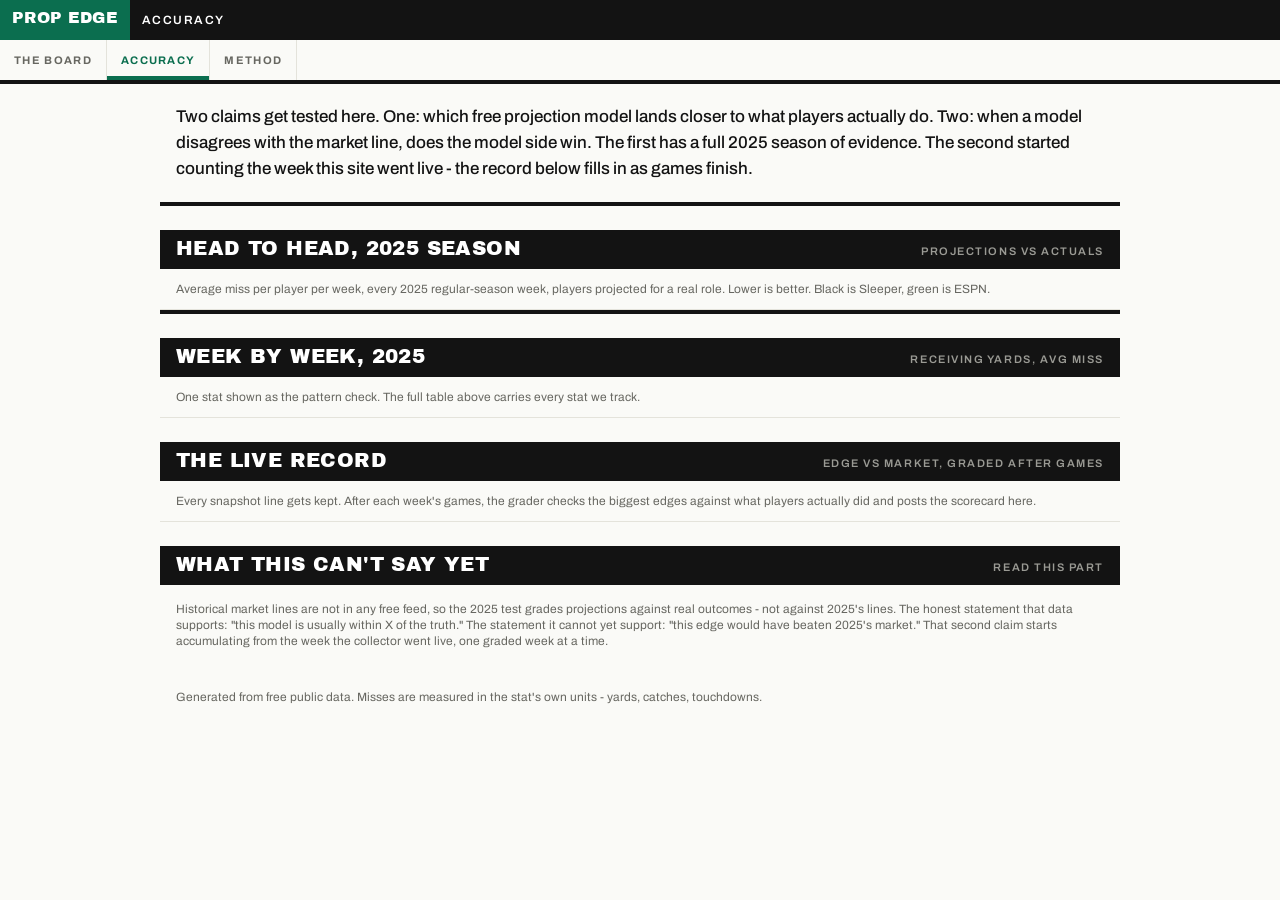
==== accuracy.html @ 6c805411 "Add accuracy.html for projection model analysis" ====
<!DOCTYPE html>
<html lang="en">
<head>
<meta charset="UTF-8" />
<meta name="viewport" content="width=device-width, initial-scale=1.0" />
<title>Prop Edge - Accuracy</title>
<meta name="description" content="How often the free projection models are right, and whether the edge actually edges." />
<link rel="preconnect" href="https://fonts.googleapis.com" />
<link rel="preconnect" href="https://fonts.gstatic.com" crossorigin />
<link href="https://fonts.googleapis.com/css2?family=Archivo+Black&family=Archivo:wght@400;500;600;700&display=swap" rel="stylesheet" />
<link rel="stylesheet" href="ui.css" />
</head>
<body>
<div class="bug"><span class="b1"><a href="index.html">PROP EDGE</a></span><span class="b2">ACCURACY</span><span class="b3" id="bug-upd"></span></div>
<nav class="pagenav">
<a href="index.html">THE BOARD</a>
<a href="accuracy.html" class="on">ACCURACY</a>
<a href="method.html">METHOD</a>
</nav>
<main>
<p class="lede">Two claims get tested here. One: which free projection model lands closer to what players actually do. Two: when a model disagrees with the market line, does the model side win. The first has a full 2025 season of evidence. The second started counting the week this site went live - the record below fills in as games finish.</p>

<div class="strip-head"><h2>HEAD TO HEAD, 2025 SEASON</h2><span>PROJECTIONS VS ACTUALS</span></div>
<p class="sec-note">Average miss per player per week, every 2025 regular-season week, players projected for a real role. Lower is better. Black is Sleeper, green is ESPN.</p>
<div id="cmp"></div>
<div id="verdict" class="vs-grid"></div>

<div class="strip-head"><h2>WEEK BY WEEK, 2025</h2><span>RECEIVING YARDS, AVG MISS</span></div>
<div id="weeks"></div>
<p class="sec-note">One stat shown as the pattern check. The full table above carries every stat we track.</p>

<div class="strip-head"><h2>THE LIVE RECORD</h2><span>EDGE VS MARKET, GRADED AFTER GAMES</span></div>
<p class="sec-note" id="live-note">Every snapshot line gets kept. After each week's games, the grader checks the biggest edges against what players actually did and posts the scorecard here.</p>
<div id="live"></div>

<div class="strip-head"><h2>WHAT THIS CAN'T SAY YET</h2><span>READ THIS PART</span></div>
<p class="note" id="limits">Historical market lines are not in any free feed, so the 2025 test grades projections against real outcomes - not against 2025's lines. The honest statement that data supports: "this model is usually within X of the truth." The statement it cannot yet support: "this edge would have beaten 2025's market." That second claim starts accumulating from the week the collector went live, one graded week at a time.</p>
<section class="colophon"><p>Generated from free public data. Misses are measured in the stat's own units - yards, catches, touchdowns.</p></section>
</main>
<script>
const SB_URL="__SUPABASE_URL__", SB_KEY="__SUPABASE_ANON_KEY__";
const STAT_LABEL={pass_yds:"Passing yards",pass_tds:"Passing TDs",pass_att:"Pass attempts",pass_comp:"Completions",pass_int:"Interceptions",rush_yds:"Rushing yards",rush_tds:"Rushing TDs",rush_att:"Rush attempts",rec_yds:"Receiving yards",rec:"Receptions",rec_tds:"Receiving TDs",rec_tgt:"Targets"};
const ORDER=["pass_yds","pass_tds","pass_att","pass_comp","pass_int","rush_yds","rush_att","rush_tds","rec_yds","rec","rec_tgt","rec_tds"];
const esc=s=>String(s??"").replace(/[&<>"]/g,c=>({"&":"&amp;","<":"&lt;",">":"&gt;",'"':"&quot;"}[c]));
const fmt=(n,d=1)=>n==null?"—":Number(n).toLocaleString("en-US",{maximumFractionDigits:d});
async function load(){
  let bt=null, live=[];
  try{
    const h={apikey:SB_KEY,Authorization:"Bearer "+SB_KEY};
    bt=await fetch(`${SB_URL}/rest/v1/backtest?select=payload&id=eq.latest`,{headers:h}).then(r=>r.json()).then(x=>x&&x[0]&&x[0].payload);
    live=await fetch(`${SB_URL}/rest/v1/live_grades?select=*&order=week.desc&limit=200`,{headers:h}).then(r=>r.ok?r.json():[]);
  }catch(e){}
  if(!bt){document.getElementById("cmp").innerHTML='<p class="sec-note">Backtest file not published yet.</p>';return}
  const s25=bt.seasons["2025_sleeper"]?.by_stat||{}, e25=bt.seasons["2025_espn"]?.by_stat||{};
  const stats=ORDER.filter(s=>s25[s]&&e25[s]);
  const maxMae=Math.max(...stats.map(s=>Math.max(s25[s].mae,e25[s].mae)));
  let slWins=0, esWins=0;
  document.getElementById("cmp").innerHTML='<div class="cmp head"><span>STAT</span><span>SLEEPER (black)</span><span>ESPN (green)</span><span style="text-align:right">CLOSER</span></div>'+stats.map(s=>{
    const a=s25[s], b=e25[s], win=a.mae<=b.mae?"SLEEPER":"ESPN";
    win==="SLEEPER"?slWins++:esWins++;
    return `<div class="cmp"><span class="st">${esc(STAT_LABEL[s])}</span>
      <span class="bars"><i class="a" style="width:${a.mae/maxMae*100}%"></i></span>
      <span class="bars"><i class="b" style="width:${b.mae/maxMae*100}%"></i></span>
      <span class="win">${win}</span></div>
      <div class="cmp" style="padding-top:0;border-bottom:1px solid var(--faint)"><span></span><span style="font-size:11px;color:var(--muted)">misses by ${fmt(a.mae)} on ${fmt(a.n,0)} checks</span><span style="font-size:11px;color:var(--muted)">misses by ${fmt(b.mae)} on ${fmt(b.n,0)} checks</span><span></span></div>`;
  }).join("");
  document.getElementById("verdict").innerHTML=
    `<div class="vs-cell"><span class="n">${slWins}</span><span class="l">stats where Sleeper lands closer</span></div>
     <div class="vs-cell"><span class="n green">${esWins}</span><span class="l">stats where ESPN lands closer</span></div>`;
  const wkS=bt.seasons["2025_sleeper"]?.by_week_mae||{};
  const wkE=bt.seasons["2025_espn"]?.by_week_mae||{};
  const weeks=Object.keys(wkS).filter(w=>wkS[w].rec_yds&&wkE[w]?.rec_yds);
  const mx=Math.max(...weeks.map(w=>Math.max(wkS[w].rec_yds,wkE[w].rec_yds)));
  document.getElementById("weeks").innerHTML='<div style="padding:8px 0">'+weeks.map(w=>
    `<div class="wkrow"><span>W${w}</span><span><i style="width:${wkE[w].rec_yds/mx*100}%"></i><i style="width:${wkS[w].rec_yds/mx*100}%;background:var(--ink)"></i></span><span class="va">${fmt(wkE[w].rec_yds)} / ${fmt(wkS[w].rec_yds)}</span></div>`
  ).join("")+'</div><p class="sec-note">Each row: green is ESPN's average miss that week, black is Sleeper's (ESPN / Sleeper at right). Receiving yards.</p>';
  const lv=document.getElementById("live");
  if(live&&live.length){
    const hits=live.filter(g=>g.hit).length;
    lv.innerHTML=`<div class="vs-grid"><div class="vs-cell"><span class="n green">${hits}</span><span class="l">edges that hit</span></div><div class="vs-cell"><span class="n">${live.length-hits}</span><span class="l">edges that missed</span></div></div>`
      +live.slice(0,60).map(g=>`<div class="rec"><span class="d">W${g.week}</span><span class="pk"><b>${esc(g.player)}</b> ${esc(g.stat)} · ${g.side} ${fmt(g.line)} <span style="color:var(--muted)">(${esc(g.proj_source)} ${fmt(g.proj_value)}, actual ${fmt(g.actual)})</span></span><span class="res ${g.hit?"hit":"miss"}">${g.hit?"HIT":"MISS"}</span></div>`).join("");
  }else{
    lv.innerHTML='<p class="sec-note">No graded weeks yet. The collector started Week 2, 2026 - the first scorecard posts after those games finish.</p>';
  }
  const u=bt.generated?new Date(bt.generated):null;
  document.getElementById("bug-upd").textContent=u?("BT "+u.toLocaleDateString("en-US",{month:"short",day:"numeric"}).toUpperCase()):"";
}
load();
</script>
</body>
</html>
---- ui.css ----
/* PROP EDGE - shared chrome. DNA: The Model's market-edge pages, accent traded to money green. */
:root{
  --paper:#FAFAF7; --ink:#131313; --muted:#676761; --faint:#E4E3DB;
  --green:#0B6E4F; --red:#B3261E;
}
*{margin:0;padding:0;box-sizing:border-box;border-radius:0!important}
body{background:var(--paper);color:var(--ink);font-family:"Archivo",sans-serif;font-size:15px;line-height:20px;font-variant-numeric:tabular-nums;-webkit-text-size-adjust:100%}
.disp{font-family:"Archivo Black",sans-serif;font-weight:400}
.bug{position:sticky;top:0;z-index:9;background:var(--ink);color:#fff;display:flex;align-items:stretch;font-size:12px}
.bug .b1{background:var(--green);padding:8px 12px;font-family:"Archivo Black";font-size:16px;letter-spacing:.02em}
.bug .b1 a{color:#fff;text-decoration:none}
.bug .b2{padding:10px 12px;font-weight:600;letter-spacing:.12em}
.bug .b3{margin-left:auto;padding:10px 12px;color:#9a9a94;font-weight:500}
.pagenav{position:sticky;top:36px;z-index:8;background:var(--paper);display:flex;overflow-x:auto;border-bottom:4px solid var(--ink);-webkit-overflow-scrolling:touch}
.pagenav a{flex:0 0 auto;padding:10px 14px;font-size:11px;font-weight:700;letter-spacing:.12em;color:var(--muted);text-decoration:none;border-right:1px solid var(--faint)}
.pagenav a.on{color:var(--green);box-shadow:inset 0 -4px 0 var(--green)}
.strip-head{background:var(--ink);color:#fff;padding:8px 16px;display:flex;justify-content:space-between;align-items:baseline;margin-top:24px}
.strip-head h2{font-family:"Archivo Black";font-size:20px;letter-spacing:.02em;font-weight:400}
.strip-head span{font-size:11px;letter-spacing:.14em;color:#9a9a94;font-weight:600}
.lede{padding:20px 16px;font-size:17px;line-height:26px;font-weight:500;border-bottom:4px solid var(--ink)}
.lede b{color:var(--green)}
.sec-note{padding:12px 16px;font-size:12px;line-height:16px;color:var(--muted);border-bottom:1px solid var(--faint)}
.note{padding:16px;font-size:12px;color:var(--muted);line-height:16px}
.colophon{padding:24px 16px 48px;font-size:12px;line-height:16px;color:var(--muted)}
.colophon p{max-width:640px;margin-bottom:8px}
/* filter bar */
.filters{position:sticky;top:77px;z-index:7;background:var(--paper);border-bottom:1px solid var(--ink);padding:8px 12px;display:flex;gap:6px;flex-wrap:wrap;align-items:center}
.filters .fbtn{font:inherit;font-size:11px;font-weight:700;letter-spacing:.08em;padding:7px 10px;border:1px solid var(--ink);background:var(--paper);color:var(--ink);cursor:pointer}
.filters .fbtn.on{background:var(--ink);color:#fff}
.filters .fbtn.over.on{background:var(--green);border-color:var(--green)}
.filters .fbtn.under.on{background:var(--red);border-color:var(--red)}
.filters select{font:inherit;font-size:11px;font-weight:700;letter-spacing:.06em;padding:7px 6px;border:1px solid var(--ink);background:var(--paper);color:var(--ink);max-width:34vw}
.filters .count{margin-left:auto;font-size:11px;font-weight:700;letter-spacing:.1em;color:var(--muted)}
/* board rows */
.prop{border-bottom:1px solid var(--faint)}
.prop:nth-child(even){background:#F3F2EC}
.prow{display:block;width:100%;background:none;border:none;font:inherit;color:inherit;cursor:pointer;text-align:left;padding:10px 12px 12px}
.phead{display:flex;align-items:baseline;gap:8px}
.phead .nm{font-weight:700;font-size:15px}
.phead .tm{font-size:11px;font-weight:700;letter-spacing:.08em;color:var(--muted)}
.phead .src{margin-left:auto;font-size:10px;font-weight:700;letter-spacing:.12em;color:var(--muted);border:1px solid var(--faint);padding:2px 6px}
.pstat{font-size:12px;color:var(--muted);padding:2px 0 8px}
.pstat b{color:var(--ink)}
.pmid{display:grid;grid-template-columns:1fr 1fr;gap:4px 12px;font-size:12px}
.pmid .cell small{display:block;font-size:10px;font-weight:700;letter-spacing:.1em;color:var(--muted)}
.pmid .cell b{font-size:15px}
.pmid .cell.green b{color:var(--green)}
.edgebar{position:relative;height:22px;margin-top:8px;background:var(--faint)}
.edgebar .ln{position:absolute;top:0;bottom:0;left:50%;width:2px;background:var(--ink)}
.edgebar .fill{position:absolute;top:4px;bottom:4px}
.edgebar .fill.over{background:var(--green)}
.edgebar .fill.under{background:var(--red)}
.edgebar .pin{position:absolute;top:2px;bottom:2px;width:2px}
.edgebar .pin.sl{background:var(--ink)}
.edgebar .pin.es{background:#fff;box-shadow:0 0 0 1px var(--ink)}
.edgenum{position:absolute;top:2px;font-size:11px;font-weight:800;letter-spacing:.04em}
.pdet{display:none;padding:0 12px 12px;font-size:13px;line-height:20px}
.prop.open .pdet{display:block}
.pdet p{padding:6px 0;border-top:1px solid var(--faint)}
.pdet b{font-weight:700}
.pdet .say b.green{color:var(--green)}
.pdet .say b.red{color:var(--red)}
/* accuracy */
.vs-grid{display:grid;grid-template-columns:1fr 1fr;border-top:4px solid var(--ink)}
.vs-cell{padding:16px;border-bottom:1px solid var(--faint);text-align:center}
.vs-cell:first-child{border-right:1px solid var(--faint)}
.vs-cell .n{font-family:"Archivo Black";font-size:32px;line-height:36px;display:block}
.vs-cell .n.green{color:var(--green)}
.vs-cell .l{font-size:10px;font-weight:600;letter-spacing:.1em;color:var(--muted);text-transform:uppercase}
.cmp{display:grid;grid-template-columns:110px 1fr 1fr 74px;gap:8px;align-items:center;padding:8px 16px;border-bottom:1px solid var(--faint);font-size:12px}
.cmp .st{font-weight:700}
.cmp .bars i{display:block;height:8px;margin:2px 0}
.cmp .bars .a{background:var(--ink)}
.cmp .bars .b{background:var(--green)}
.cmp .win{text-align:right;font-weight:800;font-size:11px;letter-spacing:.06em}
.cmp.head{font-size:10px;font-weight:700;letter-spacing:.1em;color:var(--muted);border-bottom:1px solid var(--ink)}
.wkrow{display:grid;grid-template-columns:44px 1fr 60px;gap:8px;align-items:center;padding:3px 16px;font-size:11px;font-weight:600;color:var(--muted)}
.wkrow i{display:block;height:8px;background:var(--green)}
.wkrow .va{text-align:right;font-variant-numeric:tabular-nums}
.rec{display:grid;grid-template-columns:64px 1fr auto;gap:8px;padding:10px 16px;border-bottom:1px solid var(--faint);font-size:13px;align-items:baseline}
.rec .d{font-size:11px;font-weight:700;letter-spacing:.08em;color:var(--muted)}
.rec .res{font-family:"Archivo Black";font-size:14px;text-align:right}
.rec .res.hit{color:var(--green)}
.rec .res.miss{color:var(--muted);text-decoration:line-through}
@media(min-width:760px){
  main{max-width:960px;margin:0 auto}
  .pmid{grid-template-columns:repeat(4,1fr)}
}
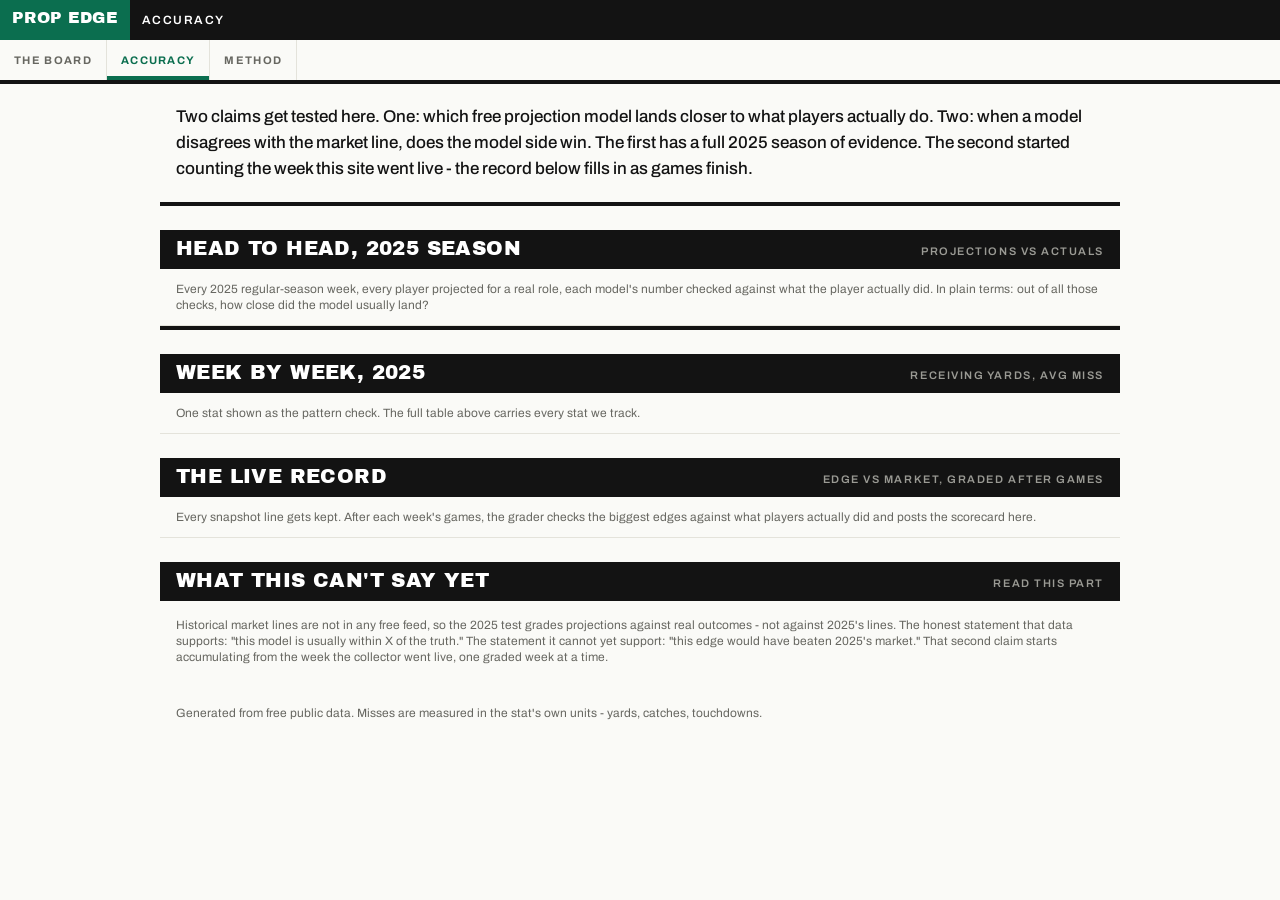
==== commit 41570e6b: "Revise accuracy.html for better clarity and structure Updated the content and structure of the accur" ====
--- a/accuracy.html
+++ b/accuracy.html
@@ -21,9 +21,9 @@
 <p class="lede">Two claims get tested here. One: which free projection model lands closer to what players actually do. Two: when a model disagrees with the market line, does the model side win. The first has a full 2025 season of evidence. The second started counting the week this site went live - the record below fills in as games finish.</p>
 
 <div class="strip-head"><h2>HEAD TO HEAD, 2025 SEASON</h2><span>PROJECTIONS VS ACTUALS</span></div>
-<p class="sec-note">Average miss per player per week, every 2025 regular-season week, players projected for a real role. Lower is better. Black is Sleeper, green is ESPN.</p>
+<p class="sec-note">Every 2025 regular-season week, every player projected for a real role, each model's number checked against what the player actually did. In plain terms: out of all those checks, how close did the model usually land?</p>
+<div id="verdict" class="vs-grid"></div>
 <div id="cmp"></div>
-<div id="verdict" class="vs-grid"></div>
 
 <div class="strip-head"><h2>WEEK BY WEEK, 2025</h2><span>RECEIVING YARDS, AVG MISS</span></div>
 <div id="weeks"></div>
@@ -38,7 +38,7 @@
 <section class="colophon"><p>Generated from free public data. Misses are measured in the stat's own units - yards, catches, touchdowns.</p></section>
 </main>
 <script>
-const SB_URL="__SUPABASE_URL__", SB_KEY="__SUPABASE_ANON_KEY__";
+const SB_URL="https://aahqagqztanltejsqjom.supabase.co", SB_KEY="eyJhbGciOiJIUzI1NiIsInR5cCI6IkpXVCJ9.eyJpc3MiOiJzdXBhYmFzZSIsInJlZiI6ImFhaHFhZ3F6dGFubHRlanNxam9tIiwicm9sZSI6ImFub24iLCJpYXQiOjE3ODg4OTU3MjIsImV4cCI6MjEwNDQ3MTcyMn0.GWQZZ0Sp45Q6mW8Fz3DYF2Gj-LEURBMa7HoWvBgXmaE";
 const STAT_LABEL={pass_yds:"Passing yards",pass_tds:"Passing TDs",pass_att:"Pass attempts",pass_comp:"Completions",pass_int:"Interceptions",rush_yds:"Rushing yards",rush_tds:"Rushing TDs",rush_att:"Rush attempts",rec_yds:"Receiving yards",rec:"Receptions",rec_tds:"Receiving TDs",rec_tgt:"Targets"};
 const ORDER=["pass_yds","pass_tds","pass_att","pass_comp","pass_int","rush_yds","rush_att","rush_tds","rec_yds","rec","rec_tgt","rec_tds"];
 const esc=s=>String(s??"").replace(/[&<>"]/g,c=>({"&":"&amp;","<":"&lt;",">":"&gt;",'"':"&quot;"}[c]));
@@ -51,22 +51,30 @@
     live=await fetch(`${SB_URL}/rest/v1/live_grades?select=*&order=week.desc&limit=200`,{headers:h}).then(r=>r.ok?r.json():[]);
   }catch(e){}
   if(!bt){document.getElementById("cmp").innerHTML='<p class="sec-note">Backtest file not published yet.</p>';return}
-  const s25=bt.seasons["2025_sleeper"]?.by_stat||{}, e25=bt.seasons["2025_espn"]?.by_stat||{};
-  const stats=ORDER.filter(s=>s25[s]&&e25[s]);
-  const maxMae=Math.max(...stats.map(s=>Math.max(s25[s].mae,e25[s].mae)));
-  let slWins=0, esWins=0;
-  document.getElementById("cmp").innerHTML='<div class="cmp head"><span>STAT</span><span>SLEEPER (black)</span><span>ESPN (green)</span><span style="text-align:right">CLOSER</span></div>'+stats.map(s=>{
-    const a=s25[s], b=e25[s], win=a.mae<=b.mae?"SLEEPER":"ESPN";
-    win==="SLEEPER"?slWins++:esWins++;
-    return `<div class="cmp"><span class="st">${esc(STAT_LABEL[s])}</span>
-      <span class="bars"><i class="a" style="width:${a.mae/maxMae*100}%"></i></span>
-      <span class="bars"><i class="b" style="width:${b.mae/maxMae*100}%"></i></span>
-      <span class="win">${win}</span></div>
-      <div class="cmp" style="padding-top:0;border-bottom:1px solid var(--faint)"><span></span><span style="font-size:11px;color:var(--muted)">misses by ${fmt(a.mae)} on ${fmt(a.n,0)} checks</span><span style="font-size:11px;color:var(--muted)">misses by ${fmt(b.mae)} on ${fmt(b.n,0)} checks</span><span></span></div>`;
+  const ERRS=bt.errors||{};
+  const UNIT={pass_yds:"yards",pass_tds:"touchdowns",pass_att:"attempts",pass_comp:"completions",pass_int:"interceptions",rush_yds:"yards",rush_tds:"touchdowns",rush_att:"carries",rec_yds:"yards",rec:"receptions",rec_tds:"touchdowns",rec_tgt:"targets",rush_rec_yds:"yards",pass_rush_yds:"yards",any_td:"touchdowns"};
+  const LABEL2=Object.assign({},STAT_LABEL,{rush_rec_yds:"Rush + receiving yards",pass_rush_yds:"Pass + rush yards",any_td:"Touchdowns scored"});
+  const stats=ORDER.concat(["rush_rec_yds","pass_rush_yds","any_td"]).filter(s=>(ERRS.sleeper||{})[s]&&(ERRS.espn||{})[s]);
+  const q=(a,p)=>a[Math.min(a.length-1,Math.round(p/100*(a.length-1)))];
+  const nice=(v,u)=>u==="yards"&&v>=19.5?Math.round(v):Math.round(v*10)/10;
+  const rowsFor=(key,name)=>stats.map(s=>({s,name,d:(ERRS[key]||{})[s]})).filter(x=>x.d);
+  const wins={Sleeper:0,ESPN:0,"Average":0};
+  const html=stats.map(s=>{
+    const cells=[["sleeper","SLEEPER"],["espn","ESPN"],["avg","THE AVERAGE"]].map(([k,nm])=>{
+      const d=(ERRS[k]||{})[s]; if(!d)return null;
+      return {nm, med:q(d.ae_q,50), p90:q(d.ae_q,90), n:d.n};
+    }).filter(Boolean);
+    const best=cells.reduce((a,b)=>a.med<=b.med?a:b);
+    wins[best.nm==="SLEEPER"?"Sleeper":best.nm==="ESPN"?"ESPN":"Average"]++;
+    return `<div class="accrow"><div class="st">${esc(LABEL2[s]||s)}</div>`+cells.map(c=>
+      `<div class="line"><span class="who">${c.nm}</span><span>out of <b>${c.n.toLocaleString("en-US")}</b> checks, landed within <b>${nice(c.med,UNIT[s])} ${UNIT[s]}</b> of the truth half the time, within <b>${nice(c.p90,UNIT[s])} ${UNIT[s]}</b> nine times out of ten</span>${c===best?'<span class="closer">CLOSEST</span>':''}</div>`
+    ).join("")+`</div>`;
   }).join("");
+  document.getElementById("cmp").innerHTML=html;
   document.getElementById("verdict").innerHTML=
-    `<div class="vs-cell"><span class="n">${slWins}</span><span class="l">stats where Sleeper lands closer</span></div>
-     <div class="vs-cell"><span class="n green">${esWins}</span><span class="l">stats where ESPN lands closer</span></div>`;
+    `<div class="vs-cell"><span class="n">${wins.Sleeper}</span><span class="l">stats where Sleeper lands closest</span></div>
+     <div class="vs-cell"><span class="n green">${wins.ESPN}</span><span class="l">stats where ESPN lands closest</span></div>`
+    +`<p class="sec-note">The average of the two models - what the board shows by default - is closest on ${wins.Average} of ${stats.length} stats.</p>`;
   const wkS=bt.seasons["2025_sleeper"]?.by_week_mae||{};
   const wkE=bt.seasons["2025_espn"]?.by_week_mae||{};
   const weeks=Object.keys(wkS).filter(w=>wkS[w].rec_yds&&wkE[w]?.rec_yds);
@@ -80,7 +88,7 @@
     lv.innerHTML=`<div class="vs-grid"><div class="vs-cell"><span class="n green">${hits}</span><span class="l">edges that hit</span></div><div class="vs-cell"><span class="n">${live.length-hits}</span><span class="l">edges that missed</span></div></div>`
       +live.slice(0,60).map(g=>`<div class="rec"><span class="d">W${g.week}</span><span class="pk"><b>${esc(g.player)}</b> ${esc(g.stat)} · ${g.side} ${fmt(g.line)} <span style="color:var(--muted)">(${esc(g.proj_source)} ${fmt(g.proj_value)}, actual ${fmt(g.actual)})</span></span><span class="res ${g.hit?"hit":"miss"}">${g.hit?"HIT":"MISS"}</span></div>`).join("");
   }else{
-    lv.innerHTML='<p class="sec-note">No graded weeks yet. The collector started Week 2, 2026 - the first scorecard posts after those games finish.</p>';
+    lv.innerHTML='<p class="sec-note">No graded weeks yet. The collector started Week 1, 2026 - the first scorecard posts after those games finish.</p>';
   }
   const u=bt.generated?new Date(bt.generated):null;
   document.getElementById("bug-upd").textContent=u?("BT "+u.toLocaleDateString("en-US",{month:"short",day:"numeric"}).toUpperCase()):"";
--- a/ui.css
+++ b/ui.css
@@ -29,7 +29,7 @@
 .filters .fbtn.on{background:var(--ink);color:#fff}
 .filters .fbtn.over.on{background:var(--green);border-color:var(--green)}
 .filters .fbtn.under.on{background:var(--red);border-color:var(--red)}
-.filters select{font:inherit;font-size:11px;font-weight:700;letter-spacing:.06em;padding:7px 6px;border:1px solid var(--ink);background:var(--paper);color:var(--ink);max-width:34vw}
+.filters select{font:inherit;font-size:11px;font-weight:700;letter-spacing:.06em;padding:7px 6px;border:1px solid var(--ink);background:var(--paper);color:var(--ink);max-width:40vw}
 .filters .count{margin-left:auto;font-size:11px;font-weight:700;letter-spacing:.1em;color:var(--muted)}
 /* board rows */
 .prop{border-bottom:1px solid var(--faint)}
@@ -40,20 +40,28 @@
 .phead .tm{font-size:11px;font-weight:700;letter-spacing:.08em;color:var(--muted)}
 .phead .src{margin-left:auto;font-size:10px;font-weight:700;letter-spacing:.12em;color:var(--muted);border:1px solid var(--faint);padding:2px 6px}
 .pstat{font-size:12px;color:var(--muted);padding:2px 0 8px}
+.adv{display:inline-block;font-size:9px;font-weight:800;letter-spacing:.1em;padding:2px 5px;border:1px solid;vertical-align:1px;margin-left:4px}
+.adv.you{color:var(--green);border-color:var(--green)}
+.adv.vegas{color:var(--red);border-color:var(--red)}
+.pgrid{display:grid;grid-template-columns:repeat(4,1fr);margin-top:6px;border-top:1px solid var(--faint);border-bottom:1px solid var(--faint)}
+.pgrid>span{padding:8px 4px 9px;border-right:1px solid var(--faint);text-align:center}
+.pgrid>span:last-child{border-right:0}
+.pgrid small{display:block;font-size:9px;font-weight:700;letter-spacing:.08em;color:var(--muted)}
+.pgrid b{display:block;margin-top:3px;font-size:16px;font-weight:700;color:var(--ink)}
+.pgrid .g-you b{color:var(--green)}
+.pgrid .g-vegas b{color:var(--red)}
+.psay{display:block;padding-top:10px;font-size:13px;line-height:19px;color:var(--ink)}
+.psay b{font-weight:700}
 .pstat b{color:var(--ink)}
 .pmid{display:grid;grid-template-columns:1fr 1fr;gap:4px 12px;font-size:12px}
 .pmid .cell small{display:block;font-size:10px;font-weight:700;letter-spacing:.1em;color:var(--muted)}
 .pmid .cell b{font-size:15px}
 .pmid .cell.green b{color:var(--green)}
-.edgebar{position:relative;height:22px;margin-top:8px;background:var(--faint)}
+.edgebar{display:block;position:relative;height:22px;margin-top:8px;background:var(--faint)}
 .edgebar .ln{position:absolute;top:0;bottom:0;left:50%;width:2px;background:var(--ink)}
 .edgebar .fill{position:absolute;top:4px;bottom:4px}
 .edgebar .fill.over{background:var(--green)}
 .edgebar .fill.under{background:var(--red)}
-.edgebar .pin{position:absolute;top:2px;bottom:2px;width:2px}
-.edgebar .pin.sl{background:var(--ink)}
-.edgebar .pin.es{background:#fff;box-shadow:0 0 0 1px var(--ink)}
-.edgenum{position:absolute;top:2px;font-size:11px;font-weight:800;letter-spacing:.04em}
 .pdet{display:none;padding:0 12px 12px;font-size:13px;line-height:20px}
 .prop.open .pdet{display:block}
 .pdet p{padding:6px 0;border-top:1px solid var(--faint)}
@@ -61,6 +69,12 @@
 .pdet .say b.green{color:var(--green)}
 .pdet .say b.red{color:var(--red)}
 /* accuracy */
+.accrow{border-bottom:1px solid var(--faint);padding:12px 16px}
+.accrow .st{font-weight:700;font-size:13px;letter-spacing:.04em;padding-bottom:4px}
+.accrow .line{display:flex;gap:8px;align-items:baseline;padding:3px 0;font-size:13px;line-height:18px;color:var(--muted)}
+.accrow .line b{color:var(--ink);font-weight:700}
+.accrow .who{flex:0 0 86px;font-size:10px;font-weight:800;letter-spacing:.08em;color:var(--ink)}
+.accrow .closer{flex:0 0 auto;font-size:9px;font-weight:800;letter-spacing:.1em;color:var(--green);border:1px solid var(--green);padding:2px 5px}
 .vs-grid{display:grid;grid-template-columns:1fr 1fr;border-top:4px solid var(--ink)}
 .vs-cell{padding:16px;border-bottom:1px solid var(--faint);text-align:center}
 .vs-cell:first-child{border-right:1px solid var(--faint)}
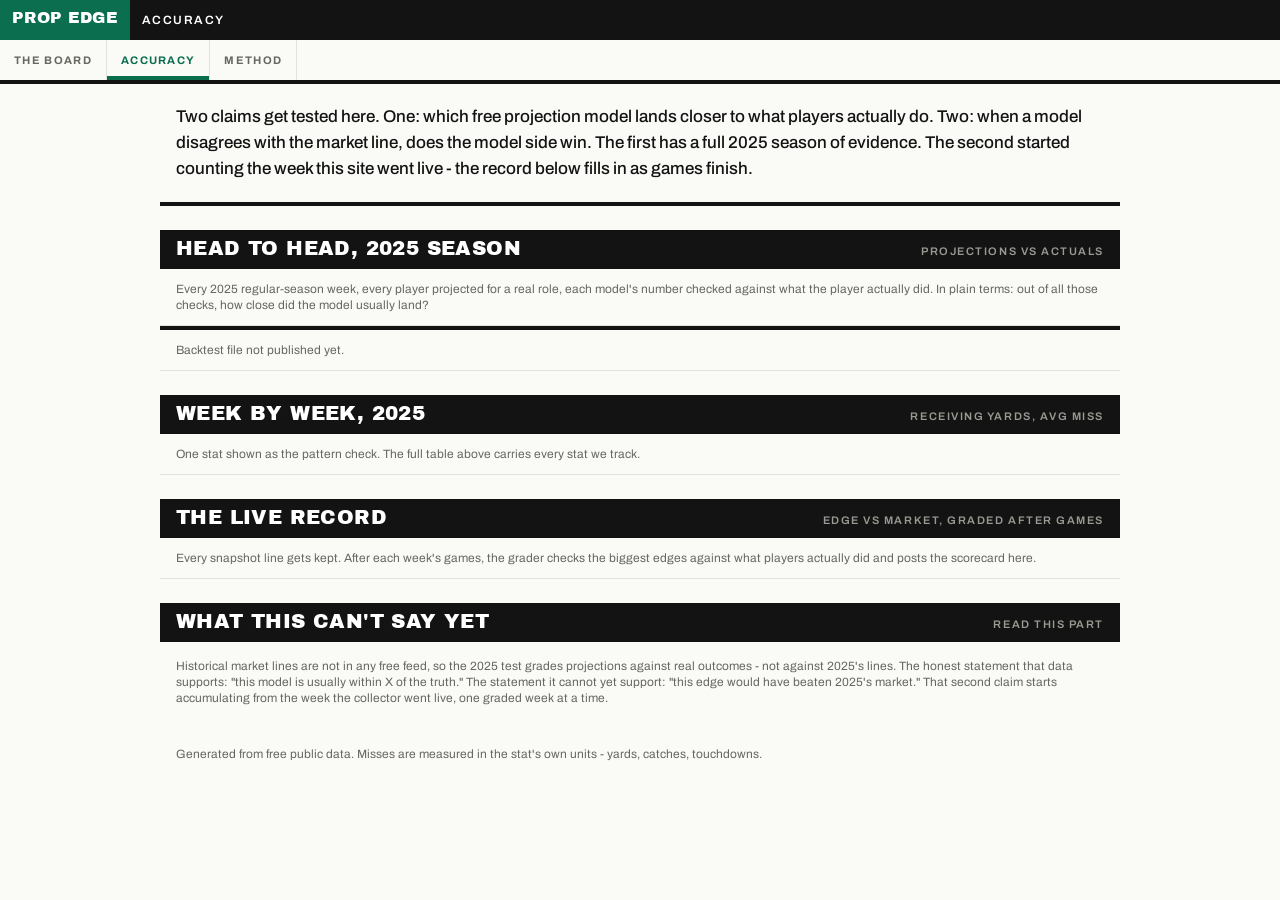
==== commit 89ea3329: "Fix typo in accuracy note description" ====
--- a/accuracy.html
+++ b/accuracy.html
@@ -81,7 +81,7 @@
   const mx=Math.max(...weeks.map(w=>Math.max(wkS[w].rec_yds,wkE[w].rec_yds)));
   document.getElementById("weeks").innerHTML='<div style="padding:8px 0">'+weeks.map(w=>
     `<div class="wkrow"><span>W${w}</span><span><i style="width:${wkE[w].rec_yds/mx*100}%"></i><i style="width:${wkS[w].rec_yds/mx*100}%;background:var(--ink)"></i></span><span class="va">${fmt(wkE[w].rec_yds)} / ${fmt(wkS[w].rec_yds)}</span></div>`
-  ).join("")+'</div><p class="sec-note">Each row: green is ESPN's average miss that week, black is Sleeper's (ESPN / Sleeper at right). Receiving yards.</p>';
+  ).join("")+'</div><p class="sec-note">Each row: green is the ESPN average miss that week, black is Sleeper (ESPN / Sleeper at right). Receiving yards.</p>';
   const lv=document.getElementById("live");
   if(live&&live.length){
     const hits=live.filter(g=>g.hit).length;
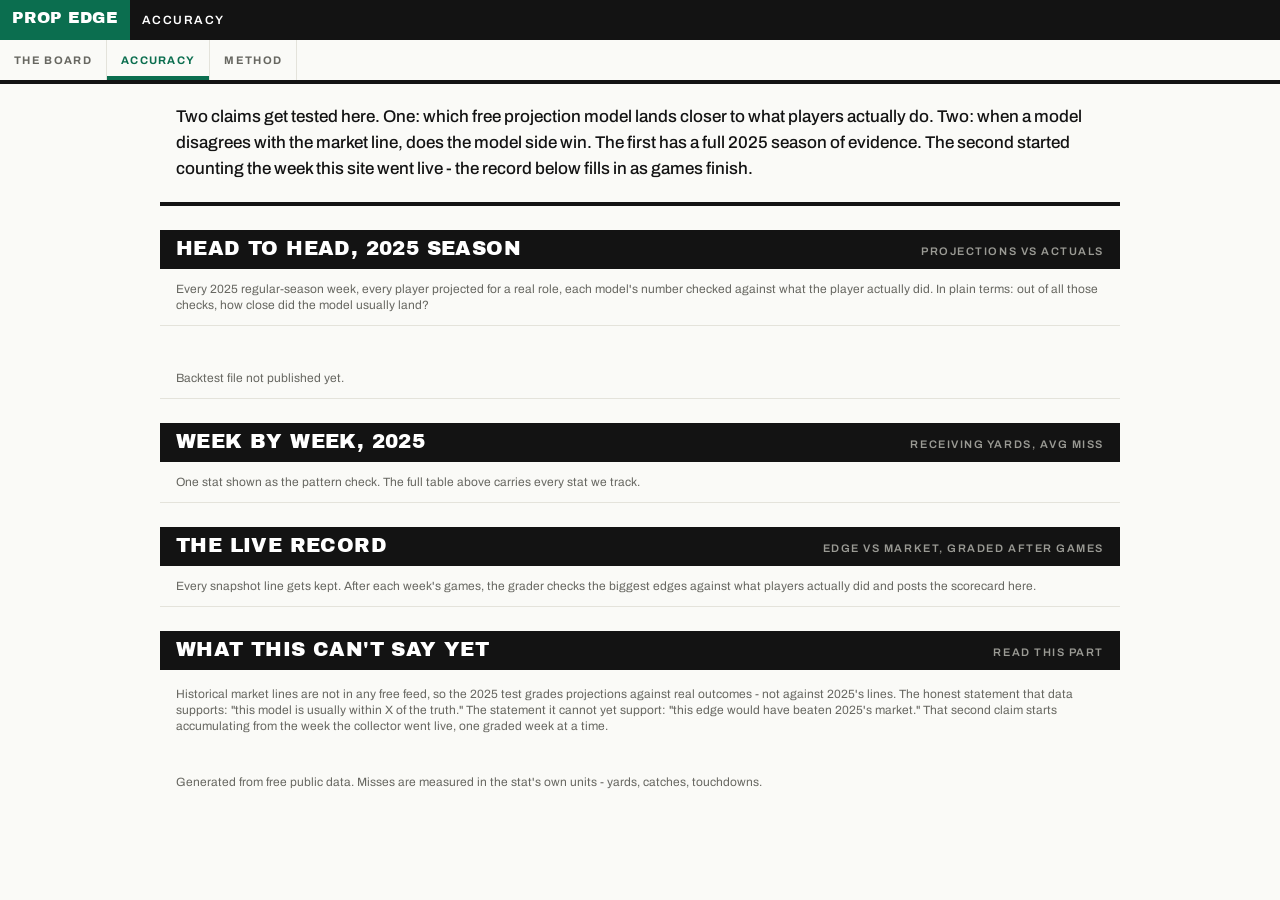
==== commit f01b38e7: "Refactor verdict and live grading output in accuracy.html Updated the verdict section to provide det" ====
--- a/accuracy.html
+++ b/accuracy.html
@@ -22,7 +22,7 @@
 
 <div class="strip-head"><h2>HEAD TO HEAD, 2025 SEASON</h2><span>PROJECTIONS VS ACTUALS</span></div>
 <p class="sec-note">Every 2025 regular-season week, every player projected for a real role, each model's number checked against what the player actually did. In plain terms: out of all those checks, how close did the model usually land?</p>
-<div id="verdict" class="vs-grid"></div>
+<p class="note" id="verdict"></p>
 <div id="cmp"></div>
 
 <div class="strip-head"><h2>WEEK BY WEEK, 2025</h2><span>RECEIVING YARDS, AVG MISS</span></div>
@@ -72,9 +72,7 @@
   }).join("");
   document.getElementById("cmp").innerHTML=html;
   document.getElementById("verdict").innerHTML=
-    `<div class="vs-cell"><span class="n">${wins.Sleeper}</span><span class="l">stats where Sleeper lands closest</span></div>
-     <div class="vs-cell"><span class="n green">${wins.ESPN}</span><span class="l">stats where ESPN lands closest</span></div>`
-    +`<p class="sec-note">The average of the two models - what the board shows by default - is closest on ${wins.Average} of ${stats.length} stats.</p>`;
+    `We tracked <b>${stats.length} stats</b> across the full 2025 season. Sleeper was the more accurate model on <b>${wins.Sleeper}</b> of them, ESPN on <b>${wins.ESPN}</b>, and the average of the two - what the board shows by default - on <b>${wins.Average}</b>. Stat by stat:`;
   const wkS=bt.seasons["2025_sleeper"]?.by_week_mae||{};
   const wkE=bt.seasons["2025_espn"]?.by_week_mae||{};
   const weeks=Object.keys(wkS).filter(w=>wkS[w].rec_yds&&wkE[w]?.rec_yds);
@@ -85,7 +83,7 @@
   const lv=document.getElementById("live");
   if(live&&live.length){
     const hits=live.filter(g=>g.hit).length;
-    lv.innerHTML=`<div class="vs-grid"><div class="vs-cell"><span class="n green">${hits}</span><span class="l">edges that hit</span></div><div class="vs-cell"><span class="n">${live.length-hits}</span><span class="l">edges that missed</span></div></div>`
+    lv.innerHTML=`<p class="note">Out of <b>${live.length}</b> edges graded so far, <b>${hits}</b> held and <b>${live.length-hits}</b> did not.</p>`
       +live.slice(0,60).map(g=>`<div class="rec"><span class="d">W${g.week}</span><span class="pk"><b>${esc(g.player)}</b> ${esc(g.stat)} · ${g.side} ${fmt(g.line)} <span style="color:var(--muted)">(${esc(g.proj_source)} ${fmt(g.proj_value)}, actual ${fmt(g.actual)})</span></span><span class="res ${g.hit?"hit":"miss"}">${g.hit?"HIT":"MISS"}</span></div>`).join("");
   }else{
     lv.innerHTML='<p class="sec-note">No graded weeks yet. The collector started Week 1, 2026 - the first scorecard posts after those games finish.</p>';
--- a/ui.css
+++ b/ui.css
@@ -50,6 +50,8 @@
 .pgrid b{display:block;margin-top:3px;font-size:16px;font-weight:700;color:var(--ink)}
 .pgrid .g-you b{color:var(--green)}
 .pgrid .g-vegas b{color:var(--red)}
+.pgrid i{display:block;font-style:normal;font-size:8px;font-weight:700;letter-spacing:.05em;color:var(--muted);margin-top:1px}
+.pdet p,.psay{overflow-wrap:anywhere}
 .psay{display:block;padding-top:10px;font-size:13px;line-height:19px;color:var(--ink)}
 .psay b{font-weight:700}
 .pstat b{color:var(--ink)}
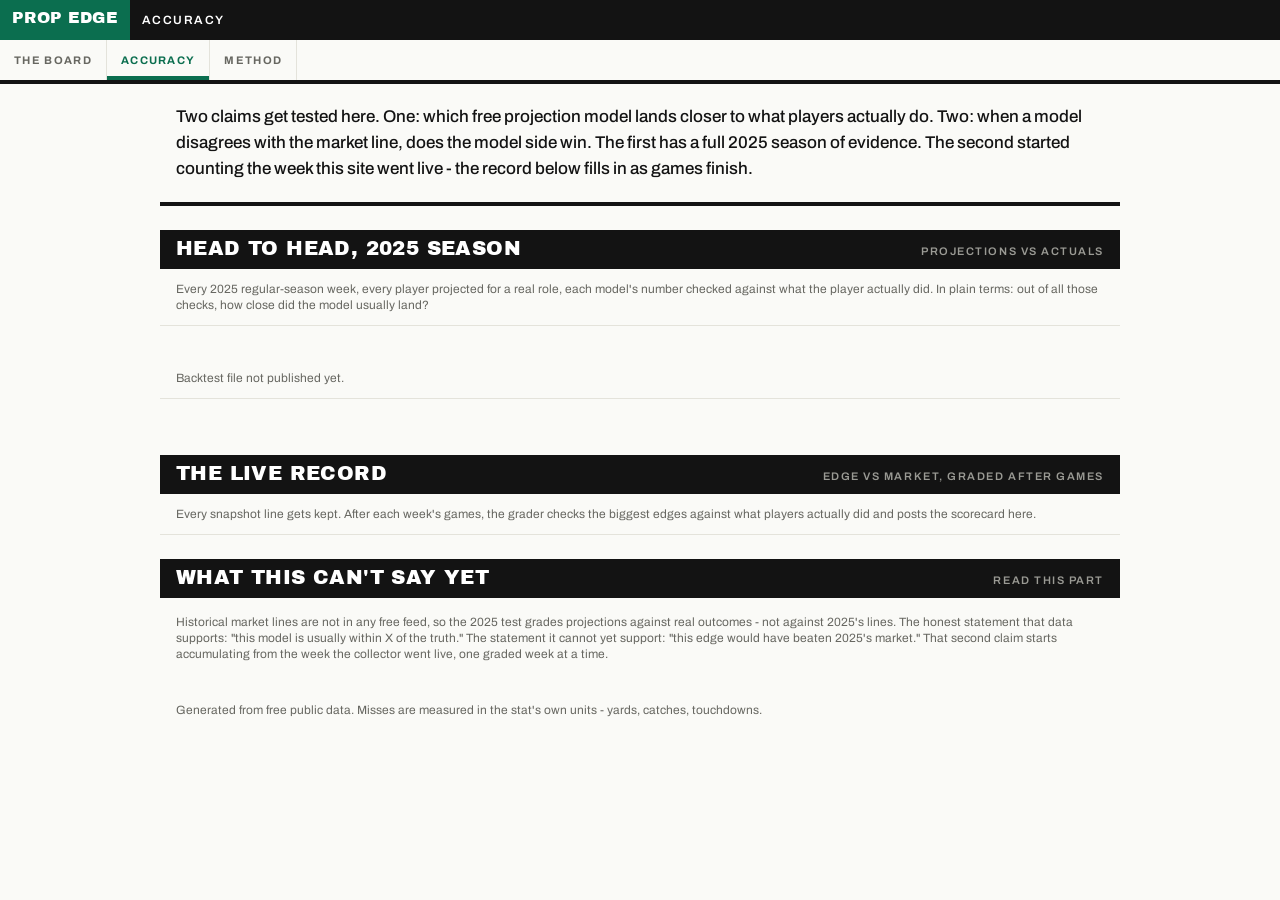
==== commit af3d26dc: "Update accuracy.html" ====
--- a/accuracy.html
+++ b/accuracy.html
@@ -25,9 +25,7 @@
 <p class="note" id="verdict"></p>
 <div id="cmp"></div>
 
-<div class="strip-head"><h2>WEEK BY WEEK, 2025</h2><span>RECEIVING YARDS, AVG MISS</span></div>
-<div id="weeks"></div>
-<p class="sec-note">One stat shown as the pattern check. The full table above carries every stat we track.</p>
+<p class="note" id="weeks-note"></p>
 
 <div class="strip-head"><h2>THE LIVE RECORD</h2><span>EDGE VS MARKET, GRADED AFTER GAMES</span></div>
 <p class="sec-note" id="live-note">Every snapshot line gets kept. After each week's games, the grader checks the biggest edges against what players actually did and posts the scorecard here.</p>
@@ -74,12 +72,11 @@
   document.getElementById("verdict").innerHTML=
     `We tracked <b>${stats.length} stats</b> across the full 2025 season. Sleeper was the more accurate model on <b>${wins.Sleeper}</b> of them, ESPN on <b>${wins.ESPN}</b>, and the average of the two - what the board shows by default - on <b>${wins.Average}</b>. Stat by stat:`;
   const wkS=bt.seasons["2025_sleeper"]?.by_week_mae||{};
-  const wkE=bt.seasons["2025_espn"]?.by_week_mae||{};
-  const weeks=Object.keys(wkS).filter(w=>wkS[w].rec_yds&&wkE[w]?.rec_yds);
-  const mx=Math.max(...weeks.map(w=>Math.max(wkS[w].rec_yds,wkE[w].rec_yds)));
-  document.getElementById("weeks").innerHTML='<div style="padding:8px 0">'+weeks.map(w=>
-    `<div class="wkrow"><span>W${w}</span><span><i style="width:${wkE[w].rec_yds/mx*100}%"></i><i style="width:${wkS[w].rec_yds/mx*100}%;background:var(--ink)"></i></span><span class="va">${fmt(wkE[w].rec_yds)} / ${fmt(wkS[w].rec_yds)}</span></div>`
-  ).join("")+'</div><p class="sec-note">Each row: green is the ESPN average miss that week, black is Sleeper (ESPN / Sleeper at right). Receiving yards.</p>';
+  const wvals=Object.values(wkS).map(x=>x.rec_yds).filter(v=>v!=null);
+  if(wvals.length){
+    document.getElementById("weeks-note").innerHTML=
+      `Week to week, nothing moved: the receiving-yards miss stayed between <b>${fmt(Math.min(...wvals))} and ${fmt(Math.max(...wvals))} yards</b> across all ${wvals.length} weeks of 2025. The model is steady, not streaky.`;
+  }
   const lv=document.getElementById("live");
   if(live&&live.length){
     const hits=live.filter(g=>g.hit).length;
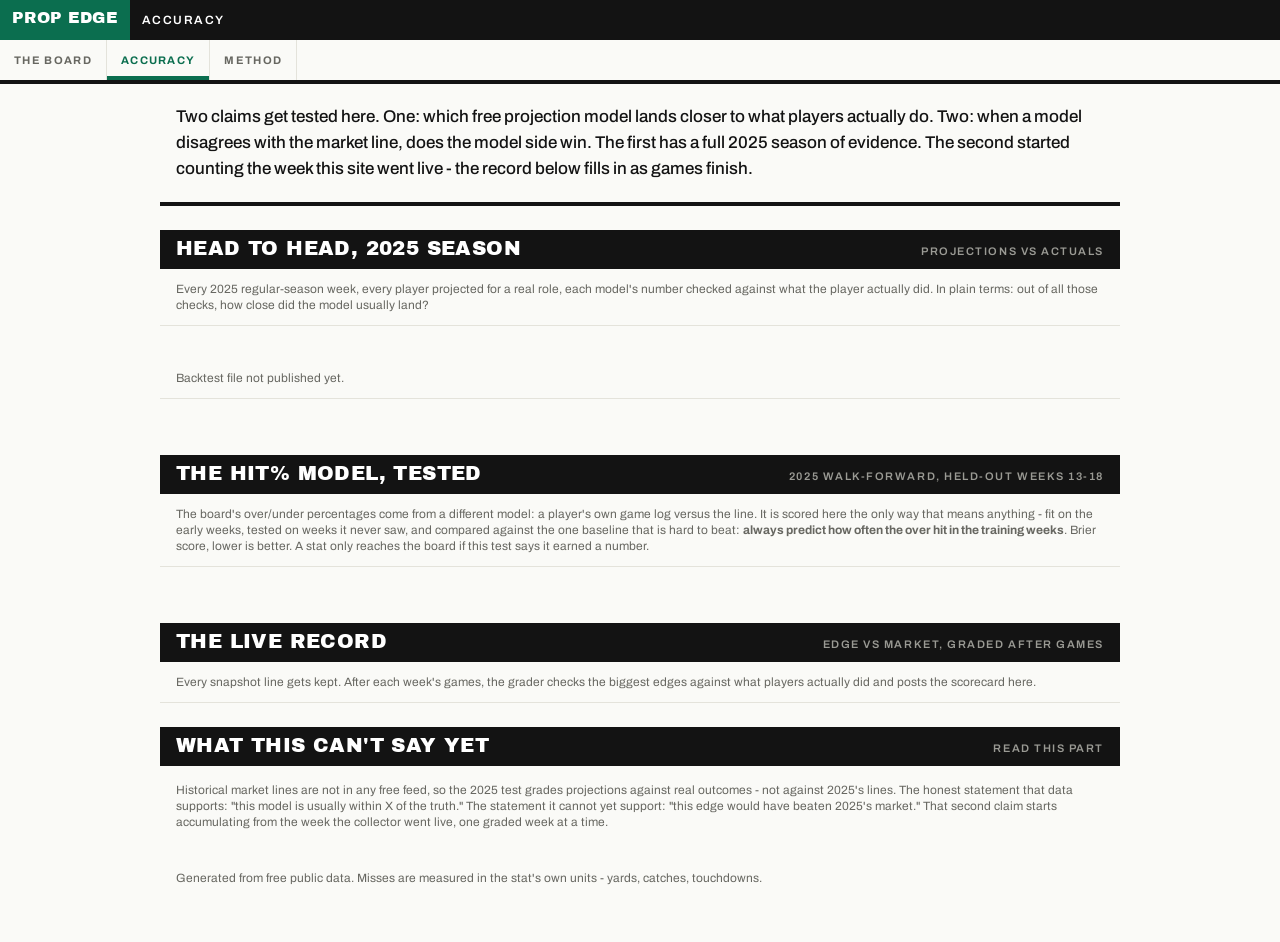
==== commit be3e65b0: "Model review: publish gate, Poisson counts, honest baselines, board fixes Independent review of the " ====
--- a/accuracy.html
+++ b/accuracy.html
@@ -27,6 +27,11 @@
 
 <p class="note" id="weeks-note"></p>
 
+<div class="strip-head"><h2>THE HIT% MODEL, TESTED</h2><span>2025 WALK-FORWARD, HELD-OUT WEEKS 13-18</span></div>
+<p class="sec-note">The board's over/under percentages come from a different model: a player's own game log versus the line. It is scored here the only way that means anything - fit on the early weeks, tested on weeks it never saw, and compared against the one baseline that is hard to beat: <b>always predict how often the over hit in the training weeks</b>. Brier score, lower is better. A stat only reaches the board if this test says it earned a number.</p>
+<div id="pm"></div>
+<p class="note" id="pm-note"></p>
+
 <div class="strip-head"><h2>THE LIVE RECORD</h2><span>EDGE VS MARKET, GRADED AFTER GAMES</span></div>
 <p class="sec-note" id="live-note">Every snapshot line gets kept. After each week's games, the grader checks the biggest edges against what players actually did and posts the scorecard here.</p>
 <div id="live"></div>
@@ -39,14 +44,14 @@
 const SB_URL="https://aahqagqztanltejsqjom.supabase.co", SB_KEY="eyJhbGciOiJIUzI1NiIsInR5cCI6IkpXVCJ9.eyJpc3MiOiJzdXBhYmFzZSIsInJlZiI6ImFhaHFhZ3F6dGFubHRlanNxam9tIiwicm9sZSI6ImFub24iLCJpYXQiOjE3ODg4OTU3MjIsImV4cCI6MjEwNDQ3MTcyMn0.GWQZZ0Sp45Q6mW8Fz3DYF2Gj-LEURBMa7HoWvBgXmaE";
 const STAT_LABEL={pass_yds:"Passing yards",pass_tds:"Passing TDs",pass_att:"Pass attempts",pass_comp:"Completions",pass_int:"Interceptions",rush_yds:"Rushing yards",rush_tds:"Rushing TDs",rush_att:"Rush attempts",rec_yds:"Receiving yards",rec:"Receptions",rec_tds:"Receiving TDs",rec_tgt:"Targets"};
 const ORDER=["pass_yds","pass_tds","pass_att","pass_comp","pass_int","rush_yds","rush_att","rush_tds","rec_yds","rec","rec_tgt","rec_tds"];
-const esc=s=>String(s??"").replace(/[&<>"]/g,c=>({"&":"&amp;","<":"&lt;",">":"&gt;",'"':"&quot;"}[c]));
+const esc=s=>String(s??"").replace(/[&<>"']/g,c=>({"&":"&amp;","<":"&lt;",">":"&gt;",'"':"&quot;","'":"&#39;"}[c]));
 const fmt=(n,d=1)=>n==null?"—":Number(n).toLocaleString("en-US",{maximumFractionDigits:d});
 async function load(){
   let bt=null, live=[];
   try{
     const h={apikey:SB_KEY,Authorization:"Bearer "+SB_KEY};
     bt=await fetch(`${SB_URL}/rest/v1/backtest?select=payload&id=eq.latest`,{headers:h}).then(r=>r.json()).then(x=>x&&x[0]&&x[0].payload);
-    live=await fetch(`${SB_URL}/rest/v1/live_grades?select=*&order=week.desc&limit=200`,{headers:h}).then(r=>r.ok?r.json():[]);
+    live=await fetch(`${SB_URL}/rest/v1/live_grades?select=*&season=eq.2026&order=week.desc&limit=1000`,{headers:h}).then(r=>r.ok?r.json():[]);
   }catch(e){}
   if(!bt){document.getElementById("cmp").innerHTML='<p class="sec-note">Backtest file not published yet.</p>';return}
   const ERRS=bt.errors||{};
@@ -56,31 +61,62 @@
   const q=(a,p)=>a[Math.min(a.length-1,Math.round(p/100*(a.length-1)))];
   const nice=(v,u)=>u==="yards"&&v>=19.5?Math.round(v):Math.round(v*10)/10;
   const rowsFor=(key,name)=>stats.map(s=>({s,name,d:(ERRS[key]||{})[s]})).filter(x=>x.d);
+  // errors.{sleeper,espn,avg} are three DIFFERENT samples: avg only exists where
+  // both models projected the player. Picking a winner by comparing medians
+  // across them is not a head-to-head. errors_matched is the matched sample.
+  const MATCH=(bt.errors_matched||{}).stats||{};
   const wins={Sleeper:0,ESPN:0,"Average":0};
   const html=stats.map(s=>{
     const cells=[["sleeper","SLEEPER"],["espn","ESPN"],["avg","THE AVERAGE"]].map(([k,nm])=>{
       const d=(ERRS[k]||{})[s]; if(!d)return null;
       return {nm, med:q(d.ae_q,50), p90:q(d.ae_q,90), n:d.n};
     }).filter(Boolean);
-    const best=cells.reduce((a,b)=>a.med<=b.med?a:b);
-    wins[best.nm==="SLEEPER"?"Sleeper":best.nm==="ESPN"?"ESPN":"Average"]++;
+    const mm=MATCH[s];
+    let best=null;
+    if(mm){
+      const cand=[["SLEEPER",mm.sleeper_mae],["ESPN",mm.espn_mae],["THE AVERAGE",mm.avg_mae]]
+        .filter(([,v])=>v!=null).sort((a,b)=>a[1]-b[1])[0];
+      if(cand){best=cells.find(c=>c.nm===cand[0])||null;
+        wins[cand[0]==="SLEEPER"?"Sleeper":cand[0]==="ESPN"?"ESPN":"Average"]++;}
+    }
     return `<div class="accrow"><div class="st">${esc(LABEL2[s]||s)}</div>`+cells.map(c=>
-      `<div class="line"><span class="who">${c.nm}</span><span>out of <b>${c.n.toLocaleString("en-US")}</b> checks, landed within <b>${nice(c.med,UNIT[s])} ${UNIT[s]}</b> of the truth half the time, within <b>${nice(c.p90,UNIT[s])} ${UNIT[s]}</b> nine times out of ten</span>${c===best?'<span class="closer">CLOSEST</span>':''}</div>`
+      `<div class="line"><span class="who">${c.nm}</span><span>out of <b>${c.n.toLocaleString("en-US")}</b> checks, landed within <b>${nice(c.med,UNIT[s])} ${UNIT[s]}</b> of the truth half the time, within <b>${nice(c.p90,UNIT[s])} ${UNIT[s]}</b> nine times out of ten</span>${best&&c===best?'<span class="closer">CLOSEST</span>':''}</div>`
     ).join("")+`</div>`;
   }).join("");
   document.getElementById("cmp").innerHTML=html;
   document.getElementById("verdict").innerHTML=
-    `We tracked <b>${stats.length} stats</b> across the full 2025 season. Sleeper was the more accurate model on <b>${wins.Sleeper}</b> of them, ESPN on <b>${wins.ESPN}</b>, and the average of the two - what the board shows by default - on <b>${wins.Average}</b>. Stat by stat:`;
+    `We tracked <b>${stats.length} stats</b> across the full 2025 season. On the matched sample - only the player-weeks where both models published a number, so it is a real head-to-head - Sleeper was closer on <b>${wins.Sleeper}</b> stats, ESPN on <b>${wins.ESPN}</b>, and the average of the two on <b>${wins.Average}</b>. The spread figures under each name are that model's own full sample, so they are descriptive, not the comparison. Stat by stat:`;
   const wkS=bt.seasons["2025_sleeper"]?.by_week_mae||{};
   const wvals=Object.values(wkS).map(x=>x.rec_yds).filter(v=>v!=null);
   if(wvals.length){
     document.getElementById("weeks-note").innerHTML=
       `Week to week, nothing moved: the receiving-yards miss stayed between <b>${fmt(Math.min(...wvals))} and ${fmt(Math.max(...wvals))} yards</b> across all ${wvals.length} weeks of 2025. The model is steady, not streaky.`;
   }
+  // --- player model: honest holdout table -------------------------------
+  const PG=bt.player_model_grade||{}, PUB=new Set(bt.player_model_published||[]);
+  const pmRows=Object.entries(PG).filter(([k,v])=>k!=="_all"&&v.holdout_n)
+    .sort((a,b)=>(b[1].holdout_n||0)-(a[1].holdout_n||0));
+  const pct=v=>v==null?"—":(v>0?"+":"")+v.toFixed(2)+"%";
+  document.getElementById("pm").innerHTML=pmRows.map(([k,v])=>{
+    const on=PUB.has(k), sk=v.holdout_skill_vs_base_rate;
+    return `<div class="accrow"><div class="st">${esc(LABEL2[k]||k)}</div>`
+      +`<div class="line"><span class="who">${on?"ON THE BOARD":"NOT SHOWN"}</span>`
+      +`<span>out of <b>${(v.holdout_n||0).toLocaleString("en-US")}</b> held-out props it scored <b>${(v.holdout_brier??0).toFixed(4)}</b> against the base-rate baseline's <b>${(v.holdout_brier_base_rate??0).toFixed(4)}</b> — <b>${pct(sk)}</b>, and it ranked winners over losers <b>${((v.holdout_auc??0.5)*100).toFixed(1)}%</b> of the time (50% is a coin flip)</span>`
+      +`${on?'<span class="closer">PUBLISHED</span>':''}</div></div>`;
+  }).join("")||'<p class="sec-note">No graded stats in this payload.</p>';
+  const A=PG._all||{};
+  document.getElementById("pm-note").innerHTML=
+    `Across all <b>${(A.holdout_n||0).toLocaleString("en-US")}</b> held-out props the model scored <b>${(A.holdout_brier??0).toFixed(4)}</b>. `
+    +`Always guessing the training weeks' over rate (<b>${A.train_over_rate!=null?Math.round(A.train_over_rate*100)+"%":"—"}</b>) scores <b>${(A.holdout_brier_base_rate??0).toFixed(4)}</b>, so the model's real gain is <b>${pct(A.holdout_skill_vs_base_rate)}</b> — small and honest. `
+    +`Uncalibrated it scores <b>${(A.holdout_brier_raw??0).toFixed(4)}</b>, worse than the baseline: the calibration step is doing most of the work. `
+    +`<b>And the calibration was fitted against Sleeper's projections standing in for the line</b>, because no free archive of 2025 sportsbook lines exists. Sleeper's numbers run high on rushing, so the fitted curve shades those props toward the under whether or not a real bookmaker's line would. Until the live record below is deep enough to refit against actual market lines, read every percentage as calibrated to that proxy.`;
   const lv=document.getElementById("live");
   if(live&&live.length){
     const hits=live.filter(g=>g.hit).length;
-    lv.innerHTML=`<p class="note">Out of <b>${live.length}</b> edges graded so far, <b>${hits}</b> held and <b>${live.length-hits}</b> did not.</p>`
+    const md=live.filter(g=>g.model_hit!=null);
+    const mh=md.filter(g=>g.model_hit).length;
+    lv.innerHTML=`<p class="note">Out of <b>${live.length}</b> projection-gap edges graded so far, <b>${hits}</b> held and <b>${live.length-hits}</b> did not.`
+      +(md.length?` The board's own hit% side was gradable on <b>${md.length}</b> of them and went <b>${mh}-${md.length-mh}</b>.`:` The board's hit% side is not graded yet.`)+`</p>`
       +live.slice(0,60).map(g=>`<div class="rec"><span class="d">W${g.week}</span><span class="pk"><b>${esc(g.player)}</b> ${esc(g.stat)} · ${g.side} ${fmt(g.line)} <span style="color:var(--muted)">(${esc(g.proj_source)} ${fmt(g.proj_value)}, actual ${fmt(g.actual)})</span></span><span class="res ${g.hit?"hit":"miss"}">${g.hit?"HIT":"MISS"}</span></div>`).join("");
   }else{
     lv.innerHTML='<p class="sec-note">No graded weeks yet. The collector started Week 1, 2026 - the first scorecard posts after those games finish.</p>';
--- a/ui.css
+++ b/ui.css
@@ -31,45 +31,38 @@
 .filters .fbtn.under.on{background:var(--red);border-color:var(--red)}
 .filters select{font:inherit;font-size:11px;font-weight:700;letter-spacing:.06em;padding:7px 6px;border:1px solid var(--ink);background:var(--paper);color:var(--ink);max-width:40vw}
 .filters .count{margin-left:auto;font-size:11px;font-weight:700;letter-spacing:.1em;color:var(--muted)}
-/* board rows */
+/* board rows: prediction-market cards */
 .prop{border-bottom:1px solid var(--faint)}
 .prop:nth-child(even){background:#F3F2EC}
-.prow{display:block;width:100%;background:none;border:none;font:inherit;color:inherit;cursor:pointer;text-align:left;padding:10px 12px 12px}
-.phead{display:flex;align-items:baseline;gap:8px}
-.phead .nm{font-weight:700;font-size:15px}
-.phead .tm{font-size:11px;font-weight:700;letter-spacing:.08em;color:var(--muted)}
-.phead .src{margin-left:auto;font-size:10px;font-weight:700;letter-spacing:.12em;color:var(--muted);border:1px solid var(--faint);padding:2px 6px}
-.pstat{font-size:12px;color:var(--muted);padding:2px 0 8px}
-.adv{display:inline-block;font-size:9px;font-weight:800;letter-spacing:.1em;padding:2px 5px;border:1px solid;vertical-align:1px;margin-left:4px}
-.adv.you{color:var(--green);border-color:var(--green)}
-.adv.vegas{color:var(--red);border-color:var(--red)}
-.pgrid{display:grid;grid-template-columns:repeat(4,1fr);margin-top:6px;border-top:1px solid var(--faint);border-bottom:1px solid var(--faint)}
-.pgrid>span{padding:8px 4px 9px;border-right:1px solid var(--faint);text-align:center}
-.pgrid>span:last-child{border-right:0}
-.pgrid small{display:block;font-size:9px;font-weight:700;letter-spacing:.08em;color:var(--muted)}
-.pgrid b{display:block;margin-top:3px;font-size:16px;font-weight:700;color:var(--ink)}
-.pgrid .g-you b{color:var(--green)}
-.pgrid .g-vegas b{color:var(--red)}
-.pgrid i{display:block;font-style:normal;font-size:8px;font-weight:700;letter-spacing:.05em;color:var(--muted);margin-top:1px}
-.pdet p,.psay{overflow-wrap:anywhere}
-.psay{display:block;padding-top:10px;font-size:13px;line-height:19px;color:var(--ink)}
-.psay b{font-weight:700}
-.pstat b{color:var(--ink)}
-.pmid{display:grid;grid-template-columns:1fr 1fr;gap:4px 12px;font-size:12px}
-.pmid .cell small{display:block;font-size:10px;font-weight:700;letter-spacing:.1em;color:var(--muted)}
-.pmid .cell b{font-size:15px}
-.pmid .cell.green b{color:var(--green)}
-.edgebar{display:block;position:relative;height:22px;margin-top:8px;background:var(--faint)}
-.edgebar .ln{position:absolute;top:0;bottom:0;left:50%;width:2px;background:var(--ink)}
-.edgebar .fill{position:absolute;top:4px;bottom:4px}
-.edgebar .fill.over{background:var(--green)}
-.edgebar .fill.under{background:var(--red)}
-.pdet{display:none;padding:0 12px 12px;font-size:13px;line-height:20px}
+.prow{display:block;width:100%;background:none;border:none;font:inherit;color:inherit;cursor:pointer;text-align:left;padding:12px 14px}
+.mk-top{display:flex;justify-content:space-between;align-items:flex-start;gap:12px}
+.mk-player{font-weight:700;font-size:16px}
+.mk-player em{font-style:normal;font-size:11px;font-weight:700;letter-spacing:.08em;color:var(--muted);margin-left:6px}
+.mk-sub{display:block;font-size:12px;color:var(--muted);margin-top:3px}
+.mk-side{flex:0 0 auto;text-align:right}
+.mk-mkt{display:block;margin-top:10px}
+.mk-opt{display:block;padding:5px 0}
+.mk-opt-top{display:flex;justify-content:space-between;align-items:baseline;margin-bottom:4px}
+.mk-ask{font-size:11px;font-weight:800;letter-spacing:.1em}
+.mk-pick{font-style:normal;font-size:8px;font-weight:800;letter-spacing:.1em;color:#fff;background:var(--ink);padding:2px 5px;margin-left:6px;vertical-align:2px}
+.mk-price{font-family:"Archivo Black";font-size:24px;line-height:26px}
+.mk-price.over{color:var(--green)}
+.mk-price.under{color:var(--red)}
+.mk-bar{position:relative;display:block;height:8px;background:var(--faint)}
+.mk-fill{position:absolute;top:0;bottom:0;left:0}
+.mk-fill.over{background:var(--green)}
+.mk-fill.under{background:var(--red)}
+.mk-tick{position:absolute;top:-3px;bottom:-3px;left:50%;width:2px;background:var(--ink);opacity:.5}
+.mk-data{display:grid;grid-template-columns:repeat(4,1fr);margin-top:10px;border-top:1px solid var(--faint)}
+.mk-data>span{padding:8px 8px 0 0}
+.mk-data small{display:block;font-size:9px;font-weight:700;letter-spacing:.1em;color:var(--muted)}
+.mk-data b{font-size:14px;font-weight:700}
+.mk-data b.you{color:var(--green)}
+.mk-data b.vegas{color:var(--red)}
+.pdet{display:none;padding:2px 14px 14px;font-size:13px;line-height:20px}
 .prop.open .pdet{display:block}
-.pdet p{padding:6px 0;border-top:1px solid var(--faint)}
+.pdet p{padding:8px 0;border-top:1px solid var(--faint);overflow-wrap:anywhere}
 .pdet b{font-weight:700}
-.pdet .say b.green{color:var(--green)}
-.pdet .say b.red{color:var(--red)}
 /* accuracy */
 .accrow{border-bottom:1px solid var(--faint);padding:12px 16px}
 .accrow .st{font-weight:700;font-size:13px;letter-spacing:.04em;padding-bottom:4px}
@@ -100,5 +93,4 @@
 .rec .res.miss{color:var(--muted);text-decoration:line-through}
 @media(min-width:760px){
   main{max-width:960px;margin:0 auto}
-  .pmid{grid-template-columns:repeat(4,1fr)}
 }
